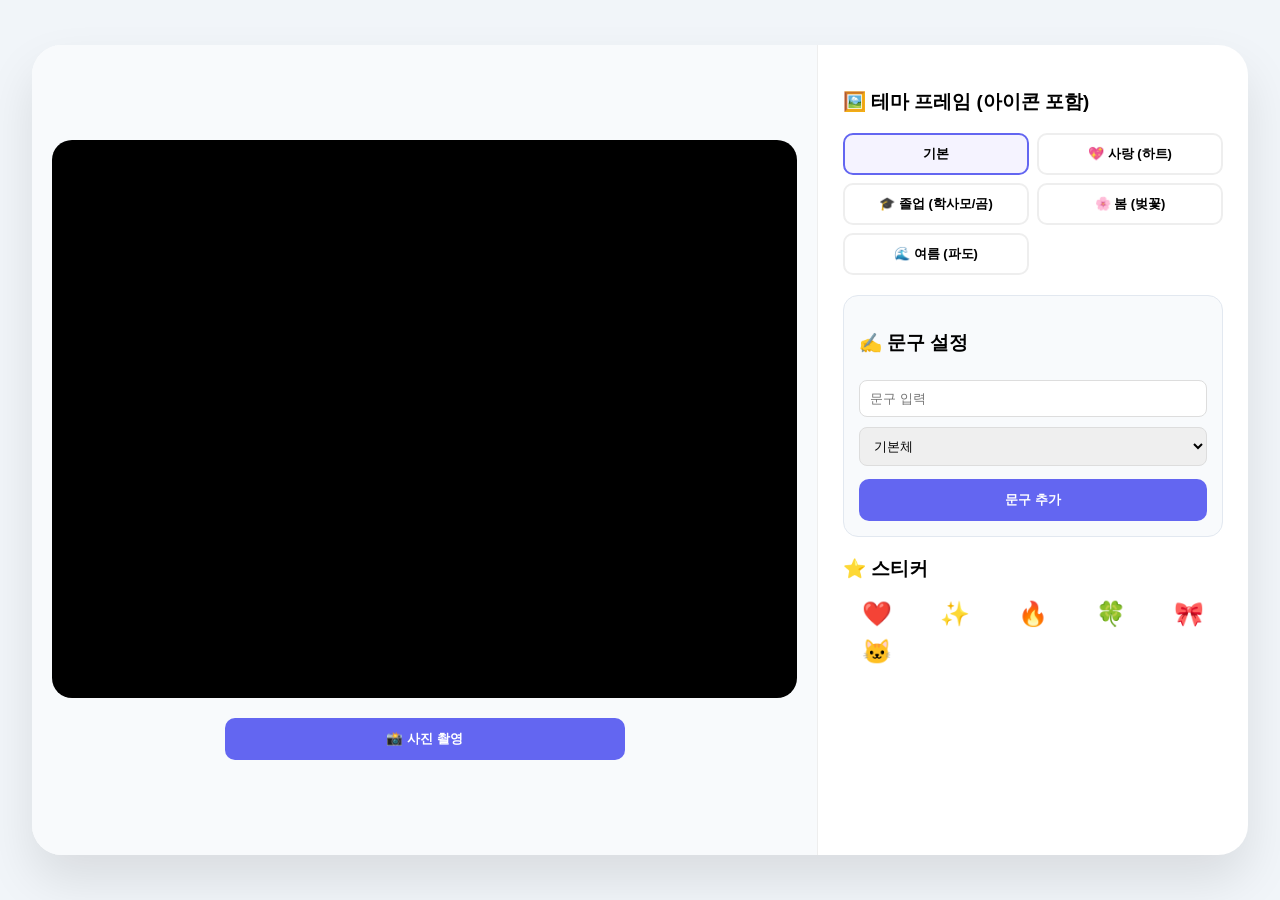
==== index.html @ 504f496a "first commit" ====
<!DOCTYPE html>
<html lang="ko">
<head>
    <meta charset="UTF-8">
    <meta name="viewport" content="width=device-width, initial-scale=1.0">
    <title>🎨 테마 스튜디오 Pro</title>
    <style>
        :root { --accent: #6366f1; }
        body { margin: 0; font-family: 'Pretendard', sans-serif; background: #f1f5f9; height: 100vh; display: flex; align-items: center; justify-content: center; overflow: hidden; }
        .app-container { display: flex; width: 95vw; height: 90vh; background: white; border-radius: 30px; overflow: hidden; box-shadow: 0 25px 50px rgba(0,0,0,0.1); }
        .editor-view { flex: 1; display: flex; flex-direction: column; align-items: center; justify-content: center; padding: 20px; background: #f8fafc; }
        .canvas-wrapper { position: relative; width: 100%; max-width: 800px; aspect-ratio: 4/3; background: #000; border-radius: 20px; overflow: hidden; }
        video, canvas { position: absolute; width: 100%; height: 100%; object-fit: contain; }
        #mainCanvas { z-index: 2; cursor: crosshair; }
        .control-panel { width: 380px; padding: 25px; border-left: 1px solid #eee; overflow-y: auto; }
        
        .theme-grid { display: grid; grid-template-columns: repeat(2, 1fr); gap: 8px; margin-bottom: 20px; }
        .theme-btn { padding: 10px; border: 2px solid #eee; background: white; border-radius: 10px; cursor: pointer; font-size: 13px; }
        .theme-btn.active { border-color: var(--accent); background: #f5f3ff; font-weight: bold; }
        
        .tool-box { background: #f8fafc; padding: 15px; border-radius: 15px; margin-bottom: 15px; border: 1px solid #e2e8f0; }
        input, select { width: 100%; padding: 10px; margin: 5px 0; border: 1px solid #ddd; border-radius: 8px; box-sizing: border-box; }
        button { padding: 12px; border: none; border-radius: 10px; cursor: pointer; font-weight: bold; width: 100%; transition: 0.2s; }
        .btn-primary { background: var(--accent); color: white; }
        .hidden { display: none !important; }
        
        .sticker-grid { display: grid; grid-template-columns: repeat(5, 1fr); gap: 10px; font-size: 24px; text-align: center; cursor: pointer; }
    </style>
</head>
<body>
    <div class="app-container">
        <section class="editor-view">
            <div class="canvas-wrapper">
                <video id="cameraView" autoplay playsinline muted></video>
                <canvas id="mainCanvas"></canvas>
            </div>
            <div style="margin-top:20px; display:flex; gap:10px; width: 400px;">
                <button id="captureBtn" class="btn-primary" onclick="takePhoto()">📸 사진 촬영</button>
                <div id="editActions" class="hidden" style="display:flex; gap:10px; width:100%;">
                    <button onclick="resetStudio()" style="background:#64748b; color:white;">🔄 다시 찍기</button>
                    <button class="btn-primary" style="background:#22c55e" onclick="downloadImage()">💾 저장</button>
                </div>
            </div>
        </section>

        <aside class="control-panel">
            <h3>🖼️ 테마 프레임 (아이콘 포함)</h3>
            <div class="theme-grid">
                <button class="theme-btn active" onclick="setTheme('none', this)">기본</button>
                <button class="theme-btn" onclick="setTheme('love', this)">💖 사랑 (하트)</button>
                <button class="theme-btn" onclick="setTheme('grad', this)">🎓 졸업 (학사모/곰)</button>
                <button class="theme-btn" onclick="setTheme('spring', this)">🌸 봄 (벚꽃)</button>
                <button class="theme-btn" onclick="setTheme('summer', this)">🌊 여름 (파도)</button>
            </div>

            <div class="tool-box">
                <h3>✍️ 문구 설정</h3>
                <input type="text" id="textInput" placeholder="문구 입력">
                <select id="fontFamily">
                    <option value="Arial">기본체</option>
                    <option value="serif">명조체</option>
                    <option value="cursive">필기체</option>
                </select>
                <button class="btn-primary" onclick="addTextObject()" style="margin-top:8px">문구 추가</button>
            </div>

            <div id="sizeControl" class="tool-box hidden">
                <h3 style="margin:0 0 10px 0;">📏 크기 조절</h3>
                <input type="range" id="sizeSlider" min="20" max="300" value="80" oninput="updateSize(this.value)">
            </div>

            <h3>⭐ 스티커</h3>
            <div class="sticker-grid">
                <span onclick="addSticker('❤️')">❤️</span> <span onclick="addSticker('✨')">✨</span>
                <span onclick="addSticker('🔥')">🔥</span> <span onclick="addSticker('🍀')">🍀</span>
                <span onclick="addSticker('🎀')">🎀</span> <span onclick="addSticker('🐱')">🐱</span>
            </div>
        </aside>
    </div>

    <script>
        const video = document.getElementById('cameraView');
        const canvas = document.getElementById('mainCanvas');
        const ctx = canvas.getContext('2d');
        let objects = [], selectedObj = null, isDragging = false;
        let bgPhoto = null, currentTheme = 'none';

        canvas.width = 800; canvas.height = 600;

        // 카메라 시작
        async function startCamera() {
            try {
                const stream = await navigator.mediaDevices.getUserMedia({ video: { width: 1280, height: 720 } });
                video.srcObject = stream;
            } catch (e) { alert("카메라를 켤 수 없습니다."); }
        }

        // 테두리 그리기 함수
        function drawFrame() {
            if(currentTheme === 'none') return;

            const margin = 40;
            const step = 80; // 아이콘 간격

            // 테마별 설정
            const themes = {
                love: { color: '#ffe4e6', icons: ['❤️', '💖', '💕'] },
                grad: { color: '#f8fafc', icons: ['🎓', '🧸', '📜'] },
                spring: { color: '#f0fdf4', icons: ['🌸', '🌷', '🌱'] },
                summer: { color: '#e0f2fe', icons: ['🌊', '☀️', '🐚'] }
            };

            const config = themes[currentTheme];
            
            // 테두리 배경선
            ctx.lineWidth = 60;
            ctx.strokeStyle = config.color;
            ctx.strokeRect(30, 30, 740, 540);

            // 테두리 아이콘 배치
            ctx.font = "30px Arial";
            ctx.textAlign = "center";
            
            // 상단 & 하단
            for(let x = 40; x <= 760; x += step) {
                ctx.fillText(config.icons[x % config.icons.length], x, 45);
                ctx.fillText(config.icons[(x+1) % config.icons.length], x, 575);
            }
            // 좌측 & 우측
            for(let y = 120; y <= 480; y += step) {
                ctx.fillText(config.icons[y % config.icons.length], 45, y);
                ctx.fillText(config.icons[(y+1) % config.icons.length], 755, y);
            }
        }

        function render() {
            ctx.clearRect(0, 0, canvas.width, canvas.height);
            if(bgPhoto) ctx.drawImage(bgPhoto, 0, 0, 800, 600);
            
            drawFrame(); // 테마 프레임 그리기

            objects.forEach(obj => {
                ctx.save();
                ctx.textAlign = "center"; ctx.textBaseline = "middle";
                if(selectedObj === obj) { ctx.shadowBlur = 15; ctx.shadowColor = "#6366f1"; }
                ctx.font = `${obj.size}px ${obj.font || 'Arial'}`;
                if(obj.type === 'text') {
                    ctx.fillStyle = "white"; ctx.strokeStyle="black"; ctx.lineWidth=obj.size/15;
                    ctx.strokeText(obj.content, obj.x, obj.y);
                }
                ctx.fillText(obj.content, obj.x, obj.y);
                ctx.restore();
            });
            requestAnimationFrame(render);
        }

        // 테마 변경
        function setTheme(theme, btn) {
            currentTheme = theme;
            document.querySelectorAll('.theme-btn').forEach(b => b.classList.remove('active'));
            btn.classList.add('active');
        }

        // --- 기존 기능 유지 ---
        function takePhoto() {
            bgPhoto = document.createElement('canvas');
            bgPhoto.width = 800; bgPhoto.height = 600;
            bgPhoto.getContext('2d').drawImage(video, 0, 0, 800, 600);
            video.classList.add('hidden');
            document.getElementById('captureBtn').classList.add('hidden');
            document.getElementById('editActions').classList.remove('hidden');
        }

        function resetStudio() { bgPhoto = null; objects = []; video.classList.remove('hidden'); document.getElementById('captureBtn').classList.remove('hidden'); document.getElementById('editActions').classList.add('hidden'); }
        
        function addTextObject() {
            const val = document.getElementById('textInput').value;
            if(val) {
                const newObj = {type:'text', content:val, x:400, y:300, size:60, font: document.getElementById('fontFamily').value};
                objects.push(newObj);
                selectedObj = newObj;
                document.getElementById('sizeControl').classList.remove('hidden');
            }
        }

        function addSticker(s) {
            const newObj = {type:'sticker', content:s, x:400, y:300, size:100};
            objects.push(newObj);
            selectedObj = newObj;
            document.getElementById('sizeControl').classList.remove('hidden');
        }

        function updateSize(v) { if(selectedObj) selectedObj.size = v; }

        function getPos(e) {
            const rect = canvas.getBoundingClientRect();
            const ev = e.touches ? e.touches[0] : e;
            return { x: (ev.clientX - rect.left) * (800 / rect.width), y: (ev.clientY - rect.top) * (600 / rect.height) };
        }

        canvas.onmousedown = (e) => {
            const pos = getPos(e);
            for(let i=objects.length-1; i>=0; i--) {
                const o = objects[i];
                if(Math.sqrt((pos.x-o.x)**2 + (pos.y-o.y)**2) < o.size/1.2) {
                    selectedObj = o; isDragging = true;
                    document.getElementById('sizeControl').classList.remove('hidden');
                    document.getElementById('sizeSlider').value = o.size;
                    objects.push(objects.splice(i, 1)[0]); return;
                }
            }
            selectedObj = null;
            document.getElementById('sizeControl').classList.add('hidden');
        };
        window.onmousemove = (e) => { if(isDragging && selectedObj) { const pos = getPos(e); selectedObj.x = pos.x; selectedObj.y = pos.y; }};
        window.onmouseup = () => isDragging = false;
        function downloadImage() { const link = document.createElement('a'); link.download = 'studio.png'; link.href = canvas.toDataURL(); link.click(); }

        startCamera(); render();
    </script>
</body>
</html>
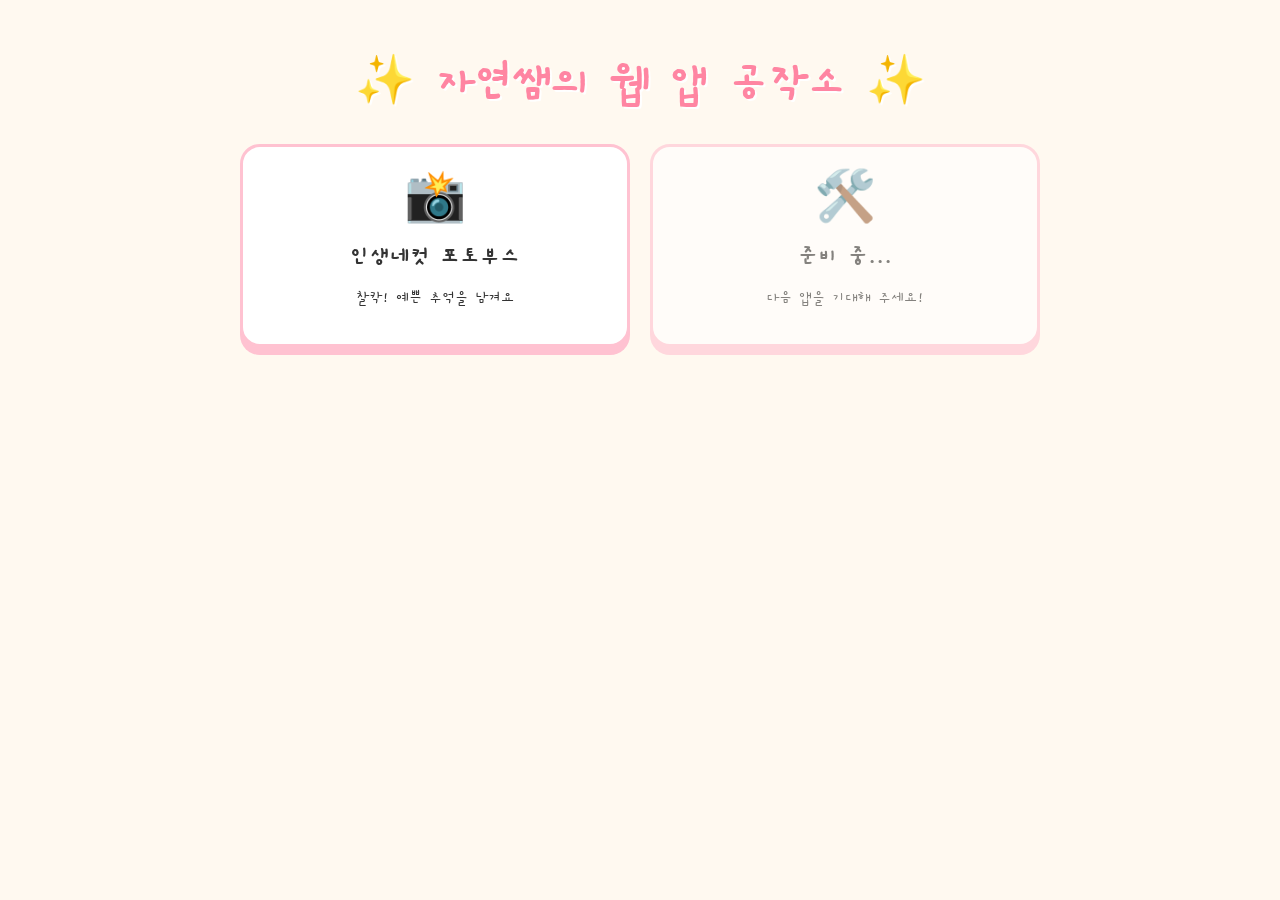
==== commit 09a527e6: "Add files via upload" ====
--- a/index.html
+++ b/index.html
@@ -1,222 +1,91 @@
-<!DOCTYPE html>
-<html lang="ko">
-<head>
-    <meta charset="UTF-8">
-    <meta name="viewport" content="width=device-width, initial-scale=1.0">
-    <title>🎨 테마 스튜디오 Pro</title>
-    <style>
-        :root { --accent: #6366f1; }
-        body { margin: 0; font-family: 'Pretendard', sans-serif; background: #f1f5f9; height: 100vh; display: flex; align-items: center; justify-content: center; overflow: hidden; }
-        .app-container { display: flex; width: 95vw; height: 90vh; background: white; border-radius: 30px; overflow: hidden; box-shadow: 0 25px 50px rgba(0,0,0,0.1); }
-        .editor-view { flex: 1; display: flex; flex-direction: column; align-items: center; justify-content: center; padding: 20px; background: #f8fafc; }
-        .canvas-wrapper { position: relative; width: 100%; max-width: 800px; aspect-ratio: 4/3; background: #000; border-radius: 20px; overflow: hidden; }
-        video, canvas { position: absolute; width: 100%; height: 100%; object-fit: contain; }
-        #mainCanvas { z-index: 2; cursor: crosshair; }
-        .control-panel { width: 380px; padding: 25px; border-left: 1px solid #eee; overflow-y: auto; }
-        
-        .theme-grid { display: grid; grid-template-columns: repeat(2, 1fr); gap: 8px; margin-bottom: 20px; }
-        .theme-btn { padding: 10px; border: 2px solid #eee; background: white; border-radius: 10px; cursor: pointer; font-size: 13px; }
-        .theme-btn.active { border-color: var(--accent); background: #f5f3ff; font-weight: bold; }
-        
-        .tool-box { background: #f8fafc; padding: 15px; border-radius: 15px; margin-bottom: 15px; border: 1px solid #e2e8f0; }
-        input, select { width: 100%; padding: 10px; margin: 5px 0; border: 1px solid #ddd; border-radius: 8px; box-sizing: border-box; }
-        button { padding: 12px; border: none; border-radius: 10px; cursor: pointer; font-weight: bold; width: 100%; transition: 0.2s; }
-        .btn-primary { background: var(--accent); color: white; }
-        .hidden { display: none !important; }
-        
-        .sticker-grid { display: grid; grid-template-columns: repeat(5, 1fr); gap: 10px; font-size: 24px; text-align: center; cursor: pointer; }
-    </style>
-</head>
-<body>
-    <div class="app-container">
-        <section class="editor-view">
-            <div class="canvas-wrapper">
-                <video id="cameraView" autoplay playsinline muted></video>
-                <canvas id="mainCanvas"></canvas>
-            </div>
-            <div style="margin-top:20px; display:flex; gap:10px; width: 400px;">
-                <button id="captureBtn" class="btn-primary" onclick="takePhoto()">📸 사진 촬영</button>
-                <div id="editActions" class="hidden" style="display:flex; gap:10px; width:100%;">
-                    <button onclick="resetStudio()" style="background:#64748b; color:white;">🔄 다시 찍기</button>
-                    <button class="btn-primary" style="background:#22c55e" onclick="downloadImage()">💾 저장</button>
-                </div>
-            </div>
-        </section>
-
-        <aside class="control-panel">
-            <h3>🖼️ 테마 프레임 (아이콘 포함)</h3>
-            <div class="theme-grid">
-                <button class="theme-btn active" onclick="setTheme('none', this)">기본</button>
-                <button class="theme-btn" onclick="setTheme('love', this)">💖 사랑 (하트)</button>
-                <button class="theme-btn" onclick="setTheme('grad', this)">🎓 졸업 (학사모/곰)</button>
-                <button class="theme-btn" onclick="setTheme('spring', this)">🌸 봄 (벚꽃)</button>
-                <button class="theme-btn" onclick="setTheme('summer', this)">🌊 여름 (파도)</button>
-            </div>
-
-            <div class="tool-box">
-                <h3>✍️ 문구 설정</h3>
-                <input type="text" id="textInput" placeholder="문구 입력">
-                <select id="fontFamily">
-                    <option value="Arial">기본체</option>
-                    <option value="serif">명조체</option>
-                    <option value="cursive">필기체</option>
-                </select>
-                <button class="btn-primary" onclick="addTextObject()" style="margin-top:8px">문구 추가</button>
-            </div>
-
-            <div id="sizeControl" class="tool-box hidden">
-                <h3 style="margin:0 0 10px 0;">📏 크기 조절</h3>
-                <input type="range" id="sizeSlider" min="20" max="300" value="80" oninput="updateSize(this.value)">
-            </div>
-
-            <h3>⭐ 스티커</h3>
-            <div class="sticker-grid">
-                <span onclick="addSticker('❤️')">❤️</span> <span onclick="addSticker('✨')">✨</span>
-                <span onclick="addSticker('🔥')">🔥</span> <span onclick="addSticker('🍀')">🍀</span>
-                <span onclick="addSticker('🎀')">🎀</span> <span onclick="addSticker('🐱')">🐱</span>
-            </div>
-        </aside>
-    </div>
-
-    <script>
-        const video = document.getElementById('cameraView');
-        const canvas = document.getElementById('mainCanvas');
-        const ctx = canvas.getContext('2d');
-        let objects = [], selectedObj = null, isDragging = false;
-        let bgPhoto = null, currentTheme = 'none';
-
-        canvas.width = 800; canvas.height = 600;
-
-        // 카메라 시작
-        async function startCamera() {
-            try {
-                const stream = await navigator.mediaDevices.getUserMedia({ video: { width: 1280, height: 720 } });
-                video.srcObject = stream;
-            } catch (e) { alert("카메라를 켤 수 없습니다."); }
-        }
-
-        // 테두리 그리기 함수
-        function drawFrame() {
-            if(currentTheme === 'none') return;
-
-            const margin = 40;
-            const step = 80; // 아이콘 간격
-
-            // 테마별 설정
-            const themes = {
-                love: { color: '#ffe4e6', icons: ['❤️', '💖', '💕'] },
-                grad: { color: '#f8fafc', icons: ['🎓', '🧸', '📜'] },
-                spring: { color: '#f0fdf4', icons: ['🌸', '🌷', '🌱'] },
-                summer: { color: '#e0f2fe', icons: ['🌊', '☀️', '🐚'] }
-            };
-
-            const config = themes[currentTheme];
-            
-            // 테두리 배경선
-            ctx.lineWidth = 60;
-            ctx.strokeStyle = config.color;
-            ctx.strokeRect(30, 30, 740, 540);
-
-            // 테두리 아이콘 배치
-            ctx.font = "30px Arial";
-            ctx.textAlign = "center";
-            
-            // 상단 & 하단
-            for(let x = 40; x <= 760; x += step) {
-                ctx.fillText(config.icons[x % config.icons.length], x, 45);
-                ctx.fillText(config.icons[(x+1) % config.icons.length], x, 575);
-            }
-            // 좌측 & 우측
-            for(let y = 120; y <= 480; y += step) {
-                ctx.fillText(config.icons[y % config.icons.length], 45, y);
-                ctx.fillText(config.icons[(y+1) % config.icons.length], 755, y);
-            }
-        }
-
-        function render() {
-            ctx.clearRect(0, 0, canvas.width, canvas.height);
-            if(bgPhoto) ctx.drawImage(bgPhoto, 0, 0, 800, 600);
-            
-            drawFrame(); // 테마 프레임 그리기
-
-            objects.forEach(obj => {
-                ctx.save();
-                ctx.textAlign = "center"; ctx.textBaseline = "middle";
-                if(selectedObj === obj) { ctx.shadowBlur = 15; ctx.shadowColor = "#6366f1"; }
-                ctx.font = `${obj.size}px ${obj.font || 'Arial'}`;
-                if(obj.type === 'text') {
-                    ctx.fillStyle = "white"; ctx.strokeStyle="black"; ctx.lineWidth=obj.size/15;
-                    ctx.strokeText(obj.content, obj.x, obj.y);
-                }
-                ctx.fillText(obj.content, obj.x, obj.y);
-                ctx.restore();
-            });
-            requestAnimationFrame(render);
-        }
-
-        // 테마 변경
-        function setTheme(theme, btn) {
-            currentTheme = theme;
-            document.querySelectorAll('.theme-btn').forEach(b => b.classList.remove('active'));
-            btn.classList.add('active');
-        }
-
-        // --- 기존 기능 유지 ---
-        function takePhoto() {
-            bgPhoto = document.createElement('canvas');
-            bgPhoto.width = 800; bgPhoto.height = 600;
-            bgPhoto.getContext('2d').drawImage(video, 0, 0, 800, 600);
-            video.classList.add('hidden');
-            document.getElementById('captureBtn').classList.add('hidden');
-            document.getElementById('editActions').classList.remove('hidden');
-        }
-
-        function resetStudio() { bgPhoto = null; objects = []; video.classList.remove('hidden'); document.getElementById('captureBtn').classList.remove('hidden'); document.getElementById('editActions').classList.add('hidden'); }
-        
-        function addTextObject() {
-            const val = document.getElementById('textInput').value;
-            if(val) {
-                const newObj = {type:'text', content:val, x:400, y:300, size:60, font: document.getElementById('fontFamily').value};
-                objects.push(newObj);
-                selectedObj = newObj;
-                document.getElementById('sizeControl').classList.remove('hidden');
-            }
-        }
-
-        function addSticker(s) {
-            const newObj = {type:'sticker', content:s, x:400, y:300, size:100};
-            objects.push(newObj);
-            selectedObj = newObj;
-            document.getElementById('sizeControl').classList.remove('hidden');
-        }
-
-        function updateSize(v) { if(selectedObj) selectedObj.size = v; }
-
-        function getPos(e) {
-            const rect = canvas.getBoundingClientRect();
-            const ev = e.touches ? e.touches[0] : e;
-            return { x: (ev.clientX - rect.left) * (800 / rect.width), y: (ev.clientY - rect.top) * (600 / rect.height) };
-        }
-
-        canvas.onmousedown = (e) => {
-            const pos = getPos(e);
-            for(let i=objects.length-1; i>=0; i--) {
-                const o = objects[i];
-                if(Math.sqrt((pos.x-o.x)**2 + (pos.y-o.y)**2) < o.size/1.2) {
-                    selectedObj = o; isDragging = true;
-                    document.getElementById('sizeControl').classList.remove('hidden');
-                    document.getElementById('sizeSlider').value = o.size;
-                    objects.push(objects.splice(i, 1)[0]); return;
-                }
-            }
-            selectedObj = null;
-            document.getElementById('sizeControl').classList.add('hidden');
-        };
-        window.onmousemove = (e) => { if(isDragging && selectedObj) { const pos = getPos(e); selectedObj.x = pos.x; selectedObj.y = pos.y; }};
-        window.onmouseup = () => isDragging = false;
-        function downloadImage() { const link = document.createElement('a'); link.download = 'studio.png'; link.href = canvas.toDataURL(); link.click(); }
-
-        startCamera(); render();
-    </script>
-</body>
+<!DOCTYPE html>
+<html lang="ko">
+<head>
+    <meta charset="UTF-8">
+    <meta name="viewport" content="width=device-width, initial-scale=1.0">
+    <title>자연쌤의 웹 앱 공작소 ✨</title>
+    <style>
+        /* 아기자기한 폰트와 배경 설정 */
+        @import url('https://fonts.googleapis.com/css2?family=Gaegu:wght@400;700&display=swap');
+
+        body {
+            background-color: #fff9f0; /* 연한 크림색 배경 */
+            font-family: 'Gaegu', cursive;
+            display: flex;
+            flex-direction: column;
+            align-items: center;
+            margin: 0;
+            padding: 20px;
+        }
+
+        h1 {
+            color: #ff85a2; /* 핑크색 제목 */
+            font-size: 3rem;
+            margin-bottom: 30px;
+            text-shadow: 2px 2px #fff;
+        }
+
+        /* 웹 앱 목록 컨테이너 */
+        .app-container {
+            display: grid;
+            grid-template-columns: repeat(auto-fit, minmax(200px, 1fr));
+            gap: 20px;
+            max-width: 800px;
+            width: 100%;
+        }
+
+        /* 개별 앱 카드 스타일 */
+        .app-card {
+            background: white;
+            border: 3px solid #ffc2d1;
+            border-radius: 20px;
+            padding: 20px;
+            text-align: center;
+            transition: transform 0.3s ease;
+            cursor: pointer;
+            text-decoration: none; /* 밑줄 제거 */
+            color: #333;
+            box-shadow: 0 8px 0 #ffc2d1; /* 입체감 있는 그림자 */
+        }
+
+        .app-card:hover {
+            transform: translateY(-10px);
+            background-color: #fff0f3;
+        }
+
+        .app-card:active {
+            transform: translateY(5px);
+            box-shadow: 0 2px 0 #ffc2d1;
+        }
+
+        .app-icon {
+            font-size: 50px;
+            margin-bottom: 10px;
+        }
+
+        .app-title {
+            font-size: 1.5rem;
+            font-weight: bold;
+        }
+    </style>
+</head>
+<body>
+
+    <h1>✨ 자연쌤의 웹 앱 공작소 ✨</h1>
+
+    <div class="app-container">
+        <a href="PHOTOBOOTH.html" class="app-card">
+            <div class="app-icon">📸</div>
+            <div class="app-title">인생네컷 포토부스</div>
+            <p>찰칵! 예쁜 추억을 남겨요</p>
+        </a>
+
+        <div class="app-card" style="opacity: 0.6; cursor: default;">
+            <div class="app-icon">🛠️</div>
+            <div class="app-title">준비 중...</div>
+            <p>다음 앱을 기대해 주세요!</p>
+        </div>
+    </div>
+
+</body>
 </html>
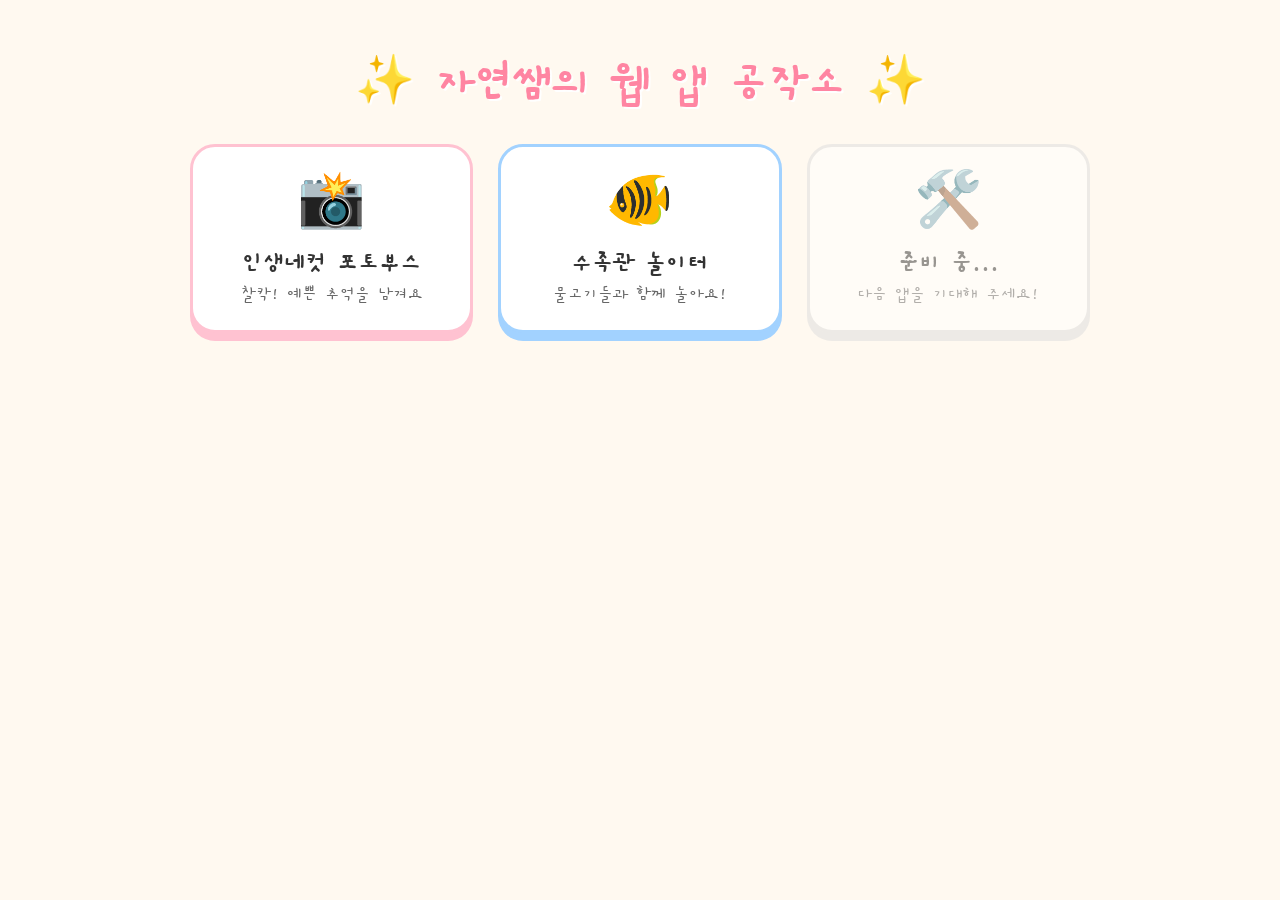
==== commit a7fbdb4d: "Add files via upload" ====
--- a/index.html
+++ b/index.html
@@ -5,11 +5,11 @@
     <meta name="viewport" content="width=device-width, initial-scale=1.0">
     <title>자연쌤의 웹 앱 공작소 ✨</title>
     <style>
-        /* 아기자기한 폰트와 배경 설정 */
+        /* 기존 폰트 및 기본 설정 유지 */
         @import url('https://fonts.googleapis.com/css2?family=Gaegu:wght@400;700&display=swap');
 
         body {
-            background-color: #fff9f0; /* 연한 크림색 배경 */
+            background-color: #fff9f0;
             font-family: 'Gaegu', cursive;
             display: flex;
             flex-direction: column;
@@ -19,38 +19,48 @@
         }
 
         h1 {
-            color: #ff85a2; /* 핑크색 제목 */
+            color: #ff85a2;
             font-size: 3rem;
             margin-bottom: 30px;
             text-shadow: 2px 2px #fff;
         }
 
-        /* 웹 앱 목록 컨테이너 */
         .app-container {
             display: grid;
-            grid-template-columns: repeat(auto-fit, minmax(200px, 1fr));
-            gap: 20px;
-            max-width: 800px;
+            grid-template-columns: repeat(auto-fit, minmax(220px, 1fr));
+            gap: 25px;
+            max-width: 900px;
             width: 100%;
         }
 
-        /* 개별 앱 카드 스타일 */
+        /* 공통 카드 스타일 */
         .app-card {
             background: white;
             border: 3px solid #ffc2d1;
-            border-radius: 20px;
+            border-radius: 25px;
             padding: 20px;
             text-align: center;
-            transition: transform 0.3s ease;
+            transition: all 0.3s ease;
             cursor: pointer;
-            text-decoration: none; /* 밑줄 제거 */
+            text-decoration: none;
             color: #333;
-            box-shadow: 0 8px 0 #ffc2d1; /* 입체감 있는 그림자 */
+            box-shadow: 0 8px 0 #ffc2d1;
+        }
+
+        /* 수족관 카드 전용 스타일 (하늘색 포인트) */
+        .aqua-card {
+            border-color: #a2d2ff;
+            box-shadow: 0 8px 0 #a2d2ff;
         }
 
         .app-card:hover {
             transform: translateY(-10px);
-            background-color: #fff0f3;
+            background-color: #fffafb;
+        }
+
+        /* 수족관 카드 호버 시 색상 */
+        .aqua-card:hover {
+            background-color: #f0f8ff;
         }
 
         .app-card:active {
@@ -58,15 +68,22 @@
             box-shadow: 0 2px 0 #ffc2d1;
         }
 
+        .aqua-card:active {
+            box-shadow: 0 2px 0 #a2d2ff;
+        }
+
         .app-icon {
-            font-size: 50px;
+            font-size: 55px;
             margin-bottom: 10px;
         }
 
         .app-title {
-            font-size: 1.5rem;
+            font-size: 1.6rem;
             font-weight: bold;
+            margin-bottom: 5px;
         }
+
+        p { margin: 5px 0; font-size: 1.1rem; color: #666; }
     </style>
 </head>
 <body>
@@ -80,7 +97,13 @@
             <p>찰칵! 예쁜 추억을 남겨요</p>
         </a>
 
-        <div class="app-card" style="opacity: 0.6; cursor: default;">
+        <a href="AQUARIUM.html" class="app-card aqua-card">
+            <div class="app-icon">🐠</div>
+            <div class="app-title">수족관 놀이터</div>
+            <p>물고기들과 함께 놀아요!</p>
+        </a>
+
+        <div class="app-card" style="opacity: 0.5; cursor: default; border-color: #ddd; box-shadow: 0 8px 0 #ddd;">
             <div class="app-icon">🛠️</div>
             <div class="app-title">준비 중...</div>
             <p>다음 앱을 기대해 주세요!</p>
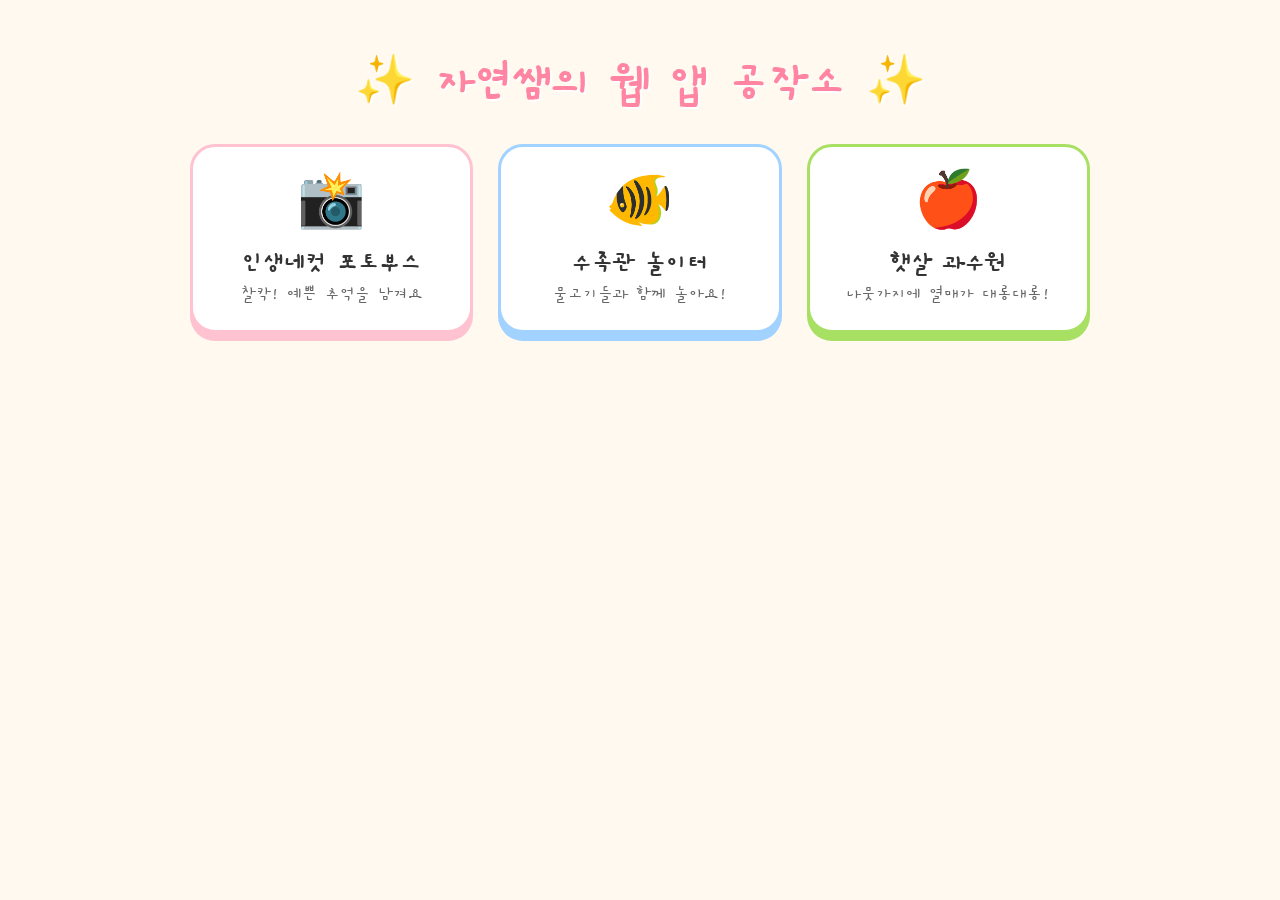
==== commit f7ed8ea5: "Add files via upload" ====
--- a/index.html
+++ b/index.html
@@ -5,7 +5,6 @@
     <meta name="viewport" content="width=device-width, initial-scale=1.0">
     <title>자연쌤의 웹 앱 공작소 ✨</title>
     <style>
-        /* 기존 폰트 및 기본 설정 유지 */
         @import url('https://fonts.googleapis.com/css2?family=Gaegu:wght@400;700&display=swap');
 
         body {
@@ -33,7 +32,6 @@
             width: 100%;
         }
 
-        /* 공통 카드 스타일 */
         .app-card {
             background: white;
             border: 3px solid #ffc2d1;
@@ -47,42 +45,21 @@
             box-shadow: 0 8px 0 #ffc2d1;
         }
 
-        /* 수족관 카드 전용 스타일 (하늘색 포인트) */
-        .aqua-card {
-            border-color: #a2d2ff;
-            box-shadow: 0 8px 0 #a2d2ff;
-        }
+        /* 수족관 카드 (하늘색) */
+        .aqua-card { border-color: #a2d2ff; box-shadow: 0 8px 0 #a2d2ff; }
+        .aqua-card:hover { background-color: #f0f8ff; }
+        .aqua-card:active { box-shadow: 0 2px 0 #a2d2ff; }
 
-        .app-card:hover {
-            transform: translateY(-10px);
-            background-color: #fffafb;
-        }
+        /* 과수원 카드 (초록색) */
+        .orchard-card { border-color: #a8e063; box-shadow: 0 8px 0 #a8e063; }
+        .orchard-card:hover { background-color: #f7fff0; }
+        .orchard-card:active { box-shadow: 0 2px 0 #a8e063; }
 
-        /* 수족관 카드 호버 시 색상 */
-        .aqua-card:hover {
-            background-color: #f0f8ff;
-        }
+        .app-card:hover { transform: translateY(-10px); }
+        .app-card:active { transform: translateY(5px); }
 
-        .app-card:active {
-            transform: translateY(5px);
-            box-shadow: 0 2px 0 #ffc2d1;
-        }
-
-        .aqua-card:active {
-            box-shadow: 0 2px 0 #a2d2ff;
-        }
-
-        .app-icon {
-            font-size: 55px;
-            margin-bottom: 10px;
-        }
-
-        .app-title {
-            font-size: 1.6rem;
-            font-weight: bold;
-            margin-bottom: 5px;
-        }
-
+        .app-icon { font-size: 55px; margin-bottom: 10px; }
+        .app-title { font-size: 1.6rem; font-weight: bold; margin-bottom: 5px; }
         p { margin: 5px 0; font-size: 1.1rem; color: #666; }
     </style>
 </head>
@@ -103,11 +80,11 @@
             <p>물고기들과 함께 놀아요!</p>
         </a>
 
-        <div class="app-card" style="opacity: 0.5; cursor: default; border-color: #ddd; box-shadow: 0 8px 0 #ddd;">
-            <div class="app-icon">🛠️</div>
-            <div class="app-title">준비 중...</div>
-            <p>다음 앱을 기대해 주세요!</p>
-        </div>
+        <a href="ORCHARD.html" class="app-card orchard-card">
+            <div class="app-icon">🍎</div>
+            <div class="app-title">햇살 과수원</div>
+            <p>나뭇가지에 열매가 대롱대롱!</p>
+        </a>
     </div>
 
 </body>
